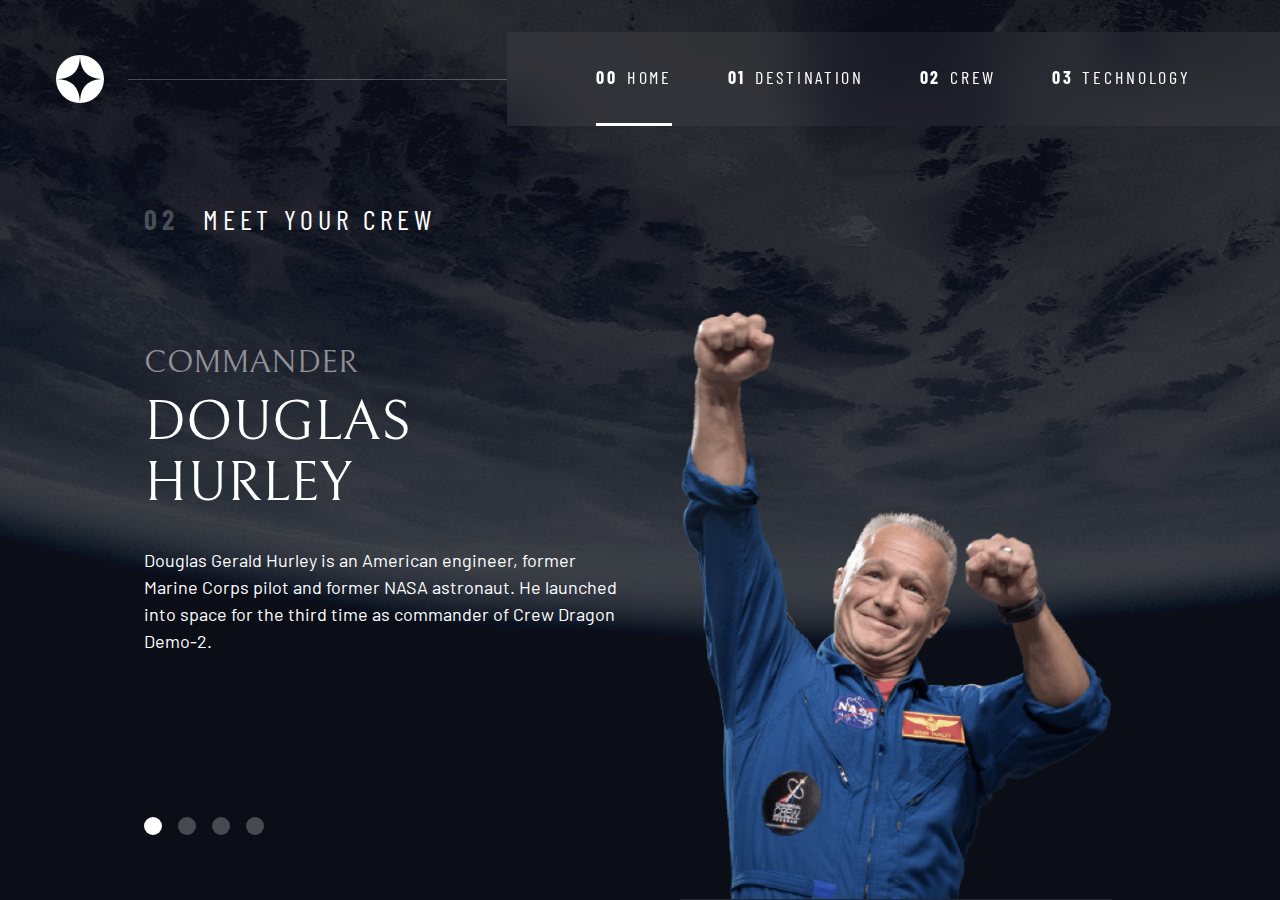
==== crew.html @ 1f32efca "finished styling destinations and crew pages" ====
<!DOCTYPE html>
<html lang="en">

<head>
    <meta charset="UTF-8">
    <meta name="viewport" content="width=device-width, initial-scale=1.0">

    <link rel="icon" type="image/png" sizes="32x32" href="./assets/favicon-32x32.png">
    <!-- Google fonts -->
    <link rel="preconnect" href="https://fonts.googleapis.com">
    <link rel="preconnect" href="https://fonts.gstatic.com" crossorigin>
    <link
        href="https://fonts.googleapis.com/css2?family=Barlow+Condensed:wght@400;700&family=Bellefair&family=Barlow:wght@400;700&display=swap"
        rel="stylesheet">

    <!-- Our custom CSS -->
    <link rel="stylesheet" href="./css/index.css">
    <link rel="stylesheet" href="./css/crew.css">
    <title>Frontend Mentor | Space tourism website</title>
    <script src="index.js" defer></script>
</head>

<body class="crew">
    <a class="skip-to-content" href="#main">Skip to content</a>
    <header class="primary-header flex">
        <div>
            <img src="./assets/shared/logo.svg" alt="space tourism logo" class="logo">
        </div>
        <button class="mobile-nav-toggle" aria-controls="primary-navigation"><span class="sr-only"
                aria-expanded="false">Menu</span></button>
        <nav>
            <ul id="primary-navigation" data-visible="false" class="primary-navigation underline-indicators flex">
                <li class="active"><a class="ff-sans-cond uppercase text-white letter-spacing-2" href="index.html"><span
                            aria-hidden="true">00</span>Home</a>
                <li><a class="ff-sans-cond uppercase text-white letter-spacing-2" href="destination.html"><span
                            aria-hidden="true">01</span>Destination</a>
                <li><a class="ff-sans-cond uppercase text-white letter-spacing-2" href="crew.html"><span
                            aria-hidden="true">02</span>Crew</a>
                <li><a class="ff-sans-cond uppercase text-white letter-spacing-2" href="technology.html"><span
                            aria-hidden="true">03</span>Technology</a>
            </ul>
        </nav>
    </header>

    <main id="main" class="grid-container grid-container--crew flow">
        <h1 class="numbered-title"><span aria-hidden="true">02</span> Meet your crew</h1>

        <div class="dot-indicators flex">
            <button aria-selected="true"><span class="sr-only">The commander</span></button>
            <button aria-selected="false"><span class="sr-only">The mission specialist</span></button>
            <button aria-selected="false"><span class="sr-only">The pilot</span></button>
            <button aria-selected="false"><span class="sr-only">The crew engineer</span></button>
        </div>

        <article class="crew-details flow">
            <header class="flow flow--space-small">
                <h2 class="fs-600 ff-serif uppercase">Commander</h2>
                <p class="fs-700 uppercase ff-serif">Douglas Hurley</p>
            </header>
            <p>Douglas Gerald Hurley is an American engineer, former Marine Corps pilot
                and former NASA astronaut. He launched into space for the third time as
                commander of Crew Dragon Demo-2.</p>
        </article>

        <picture>
            <source srcset="assets/crew/image-douglas-hurley.png" type="image/webp">
            <img src="assets/crew/image-douglas-hurley.png" alt="Douglas Hurley">
        </picture>

    </main>
</body>

</html>
---- css/index.css ----
/* ------------------- */
/* Custom properties   */
/* ------------------- */

:root {
  /* colors */
  --clr-dark: 230 35% 7%;
  --clr-light: 231 77% 90%;
  --clr-white: 0 0% 100%;

  /* font-sizes */
  --fs-900: clamp(5rem, 8vw + 1rem, 9.375rem);
  --fs-800: 3.5rem;
  --fs-700: 1.5rem;
  --fs-600: 1rem;
  --fs-500: 1rem;
  --fs-400: 0.9375rem;
  --fs-300: 1rem;
  --fs-200: 0.875rem;

  /* font-families */
  --ff-serif: "Bellefair", serif;
  --ff-sans-cond: "Barlow Condensed", sans-serif;
  --ff-sans-normal: "Barlow", sans-serif;
}

@media (min-width: 35em) {
  :root {
    --fs-800: 5rem;
    --fs-700: 2.5rem;
    --fs-600: 1.5rem;
    --fs-500: 1.25rem;
    --fs-400: 1rem;
  }
}

@media (min-width: 45em) {
  :root {
    /* font-sizes */
    --fs-800: 6.25rem;
    --fs-700: 3.5rem;
    --fs-600: 2rem;
    --fs-500: 1.75rem;
    --fs-400: 1.125rem;
  }
}
/* ------------------- */
/* Reset               */
/* ------------------- */

/* https://piccalil.li/blog/a-modern-css-reset/ */

/* Box sizing */
*,
*::before,
*::after {
  box-sizing: border-box;
}

/* Reset margins */
body,
h1,
h2,
h3,
h4,
h5,
p,
figure,
picture {
  margin: 0;
}

h1,
h2,
h3,
h4,
h5,
h6,
p {
  font-weight: 400;
}

/* set up the body */
body {
  font-family: var(--ff-sans-normal);
  font-size: var(--fs-400);
  color: hsl(var(--clr-white));
  background-color: hsl(var(--clr-dark));
  line-height: 1.5;
  min-height: 100vh;
  display: grid;
  grid-template-rows: min-content 1fr;
  overflow-x: hidden;
}

/* make images easier to work with */
img,
picture {
  max-width: 100%;
  display: block;
}

/* make form elements easier to work with */
input,
button,
textarea,
select {
  font: inherit;
}

/* remove animations for people who've turned them off */
@media (prefers-reduced-motion: reduce) {
  *,
  *::before,
  *::after {
    animation-duration: 0.01ms !important;
    animation-iteration-count: 1 !important;
    transition-duration: 0.01ms !important;
    scroll-behavior: auto !important;
  }
}

/* ------------------- */
/* Utility classes     */
/* ------------------- */

/* general */

.flex {
  display: flex;
  gap: var(--gap, 1rem);
}

.grid {
  display: grid;
  gap: var(--gap, 1rem);
}

.d-block {
  display: block;
}

.flow > *:where(:not(:first-child)) {
  margin-top: var(--flow-space, 1rem);
}

.flow--space-small {
  --flow-space: 0.75rem;
}

.container {
  padding-inline: 2em;
  margin-inline: auto;
  max-width: 80rem;
}

.sr-only {
  position: absolute;
  width: 1px;
  height: 1px;
  padding: 0;
  margin: -1px;
  overflow: hidden;
  clip: rect(0, 0, 0, 0);
  white-space: nowrap; /* added line */
  border: 0;
}

.skip-to-content {
  position: absolute;
  z-index: 9999;
  background: hsl(var(--clr-white));
  color: hsl(var(--clr-dark));
  padding: 0.5em 1em;
  margin-inline: auto;
  transform: translateY(-100%);
  transition: transform 250ms ease-in;
}

.skip-to-content:focus {
  transform: translateY(0);
}

/* colors */

.bg-dark {
  background-color: hsl(var(--clr-dark));
}
.bg-accent {
  background-color: hsl(var(--clr-light));
}
.bg-white {
  background-color: hsl(var(--clr-white));
}

.text-dark {
  color: hsl(var(--clr-dark));
}
.text-accent {
  color: hsl(var(--clr-light));
}
.text-white {
  color: hsl(var(--clr-white));
}

/* typography */

.ff-serif {
  font-family: var(--ff-serif);
}
.ff-sans-cond {
  font-family: var(--ff-sans-cond);
}
.ff-sans-normal {
  font-family: var(--ff-sans-normal);
}

.letter-spacing-1 {
  letter-spacing: 4.75px;
}
.letter-spacing-2 {
  letter-spacing: 2.7px;
}
.letter-spacing-3 {
  letter-spacing: 2.35px;
}

.uppercase {
  text-transform: uppercase;
}

.fs-900 {
  font-size: var(--fs-900);
}
.fs-800 {
  font-size: var(--fs-800);
}
.fs-700 {
  font-size: var(--fs-700);
}
.fs-600 {
  font-size: var(--fs-600);
}
.fs-500 {
  font-size: var(--fs-500);
}
.fs-400 {
  font-size: var(--fs-400);
}
.fs-300 {
  font-size: var(--fs-300);
}
.fs-200 {
  font-size: var(--fs-200);
}

.fs-900,
.fs-800,
.fs-700,
.fs-600 {
  line-height: 1.1;
}

.numbered-title {
  font-family: var(--ff-sans-cond);
  font-size: var(--fs-500);
  text-transform: uppercase;
  letter-spacing: 4.72px;
}

.numbered-title span {
  margin-right: 0.5em;
  font-weight: 700;
  color: hsl(var(--clr-white) / 0.25);
}

/* ------------------- */
/* Compontents         */
/* ------------------- */

.large-button {
  font-size: 2rem;
  position: relative;
  z-index: 1;
  display: inline-grid;
  place-items: center;
  padding: 0 2em;
  border-radius: 50%;
  aspect-ratio: 1;
  text-decoration: none;
}

.large-button::after {
  content: "";
  position: absolute;
  z-index: -1;
  width: 100%;
  height: 100%;
  background: hsl(var(--clr-white) / 0.1);
  border-radius: 50%;
  opacity: 0;
  transition: opacity 500ms linear, transform 750ms ease-in-out;
}

.large-button:hover::after,
.large-button:focus::after {
  opacity: 1;
  transform: scale(1.5);
}

/* primary-header */

.logo {
  margin: 1.5rem clamp(1.5rem, 5vw, 3.5rem);
}

.primary-header {
  justify-content: space-between;
  align-items: center;
}

.primary-navigation {
  --gap: clamp(1.5rem, 5vw, 3.5rem);
  --underline-gap: 2rem;
  list-style: none;
  padding: 0;
  margin: 0;
  background: hsl(var(--clr-white) / 0.95);
}

.primary-navigation a {
  text-decoration: none;
}

.primary-navigation a > span {
  font-weight: 700;
  margin-right: 0.5em;
}

.mobile-nav-toggle {
  display: none;
}

@supports (backdrop-filter: blur(1rem)) {
  .primary-navigation {
    background: hsl(var(--clr-white) / 0.05);
    backdrop-filter: blur(1.5rem);
  }
}

@media (max-width: 35rem) {
  .primary-navigation {
    --underline-gap: 0.5rem;
    position: fixed;
    z-index: 1000;
    inset: 0 0 0 30%;
    list-style: none;
    padding: min(20rem, 15vh) 2rem;
    margin: 0;
    flex-direction: column;
    transform: translateX(100%);
    transition: transform 500ms ease-in-out;
  }

  .primary-navigation > .active {
    border: none;
  }

  .primary-navigation[data-visible="true"] {
    transform: translateX(0);
  }

  .mobile-nav-toggle {
    display: block;
    position: absolute;
    z-index: 2000;
    right: 1rem;
    top: 2rem;
    background: transparent;
    background-image: url("../assets/shared/icon-hamburger.svg");
    background-repeat: no-repeat;
    background-position: center;
    width: 1.5rem;
    aspect-ratio: 1;
    border: 0;
  }

  .mobile-nav-toggle[aria-expanded="true"] {
    background-image: url("../assets/shared/icon-close.svg");
  }
}

@media (min-width: 35em) {
  .primary-navigation {
    padding-inline: clamp(3rem, 7vw, 7rem);
  }
}

@media (min-width: 35em) and (max-width: 44.999em) {
  .primary-navigation a > span {
    display: none;
  }
}

@media (min-width: 45em) {
  .primary-header::after {
    content: "";
    display: block;
    position: relative;
    height: 1px;
    width: 100%;
    margin-right: -2.5rem;
    background: hsl(var(--clr-white) / 0.25);
    order: 1;
  }

  nav {
    order: 2;
  }

  .primary-navigation {
    margin-block: 2rem;
  }
}

.underline-indicators > * {
  cursor: pointer;
  padding: var(--underline-gap, 0.75rem) 0;
  border: 0;
  border-bottom: 0.2rem solid hsl(var(--clr-white) / 0);
  background-color: transparent;
}

.underline-indicators > *:hover,
.underline-indicators > *:focus {
  border-color: hsl(var(--clr-white) / 0.5);
}

.underline-indicators > .active,
.underline-indicators > [aria-selected="true"] {
  color: hsl(var(--clr-white) / 1);
  border-color: hsl(var(--clr-white) / 1);
}

.tab-list {
  --gap: 2rem;
}

.dot-indicators > * {
  cursor: pointer;
  border: 0;
  border-radius: 50%;
  padding: 0.5em;
  background-color: hsl(var(--clr-white) / 0.25);
}

.dot-indicators > *:hover,
.dot-indicators > *:focus {
  background-color: hsl(var(--clr-white) / 0.5);
}

.dot-indicators > [aria-selected="true"] {
  background-color: hsl(var(--clr-white) / 1);
}
---- css/crew.css ----
.crew {
  background-image: url("../assets/crew/background-crew-mobile.jpg");
}

@media (min-width: 35rem) {
  .crew {
    background-position: center center;
    background-image: url("../assets/crew/background-crew-tablet.jpg");
  }
}

@media (min-width: 45rem) {
  .crew {
    background-image: url("../assets/crew/background-crew-desktop.jpg");
  }
}

.grid-container {
  display: grid;
  text-align: center;
  place-items: center;
  padding-inline: 1rem;
  padding-bottom: 4rem;
}

.numbered-title {
  grid-area: title;
}

.grid-container--crew {
  --flow-space: 2rem;
  grid-template-areas:
    "title"
    "image"
    "tabs"
    "content";
}

.grid-container--crew > picture {
  grid-area: image;
  max-width: 60%;
  border-bottom: 1px solid hsl(var(--clr-white) / 0.1);
}

.grid-container--crew > .dot-indicators {
  grid-area: tabs;
}

.grid-container--crew > .crew-details {
  grid-area: content;
}

.crew-details h2 {
  color: hsl(var(--clr-white) / 0.5);
}

@media (min-width: 35em) {
  .numbered-title {
    justify-self: start;
    margin-top: 2rem;
  }

  .grid-container--crew {
    padding-bottom: 0;
    grid-template-areas:
      "title"
      "content"
      "tabs"
      "image";
  }
}

@media (min-width: 45em) {
  .grid-container {
    text-align: left;
    column-gap: var(--container-gap, 2rem);
    grid-template-columns: minmax(1rem, 1fr) repeat(2, minmax(0, 30rem)) minmax(
        1rem,
        1fr
      );
  }

  .grid-container--crew > picture {
    max-width: 90%;
  }

  .grid-container--crew {
    grid-template-areas:
      ". title title ."
      ". content image ."
      ". tabs image .";
  }

  .grid-container--crew > .dot-indicators {
    justify-self: start;
  }

  .grid-container--crew > picture {
    align-self: end;
  }
}
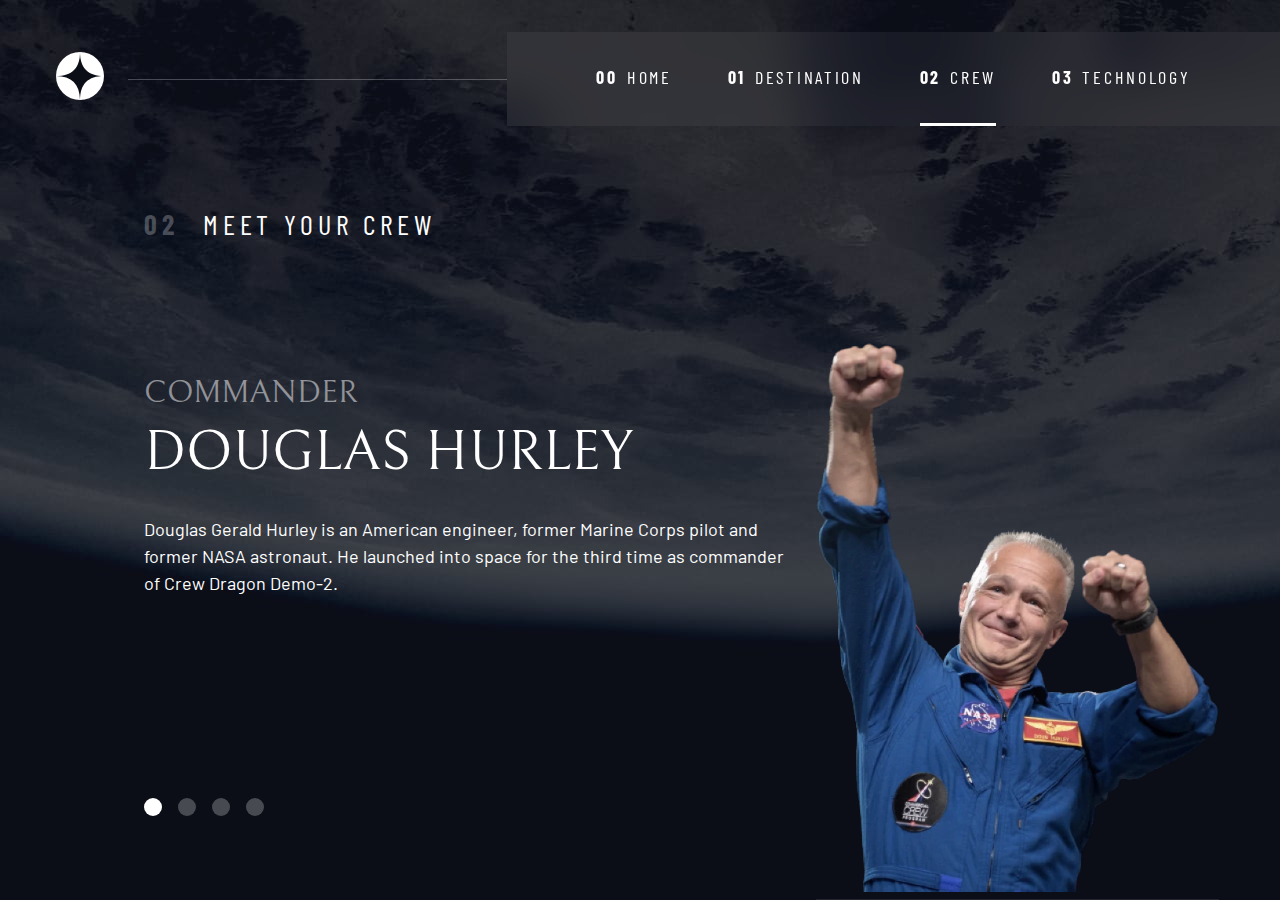
==== commit 9eb70fa8: "finished technology page and added javascript" ====
--- a/crew.html
+++ b/crew.html
@@ -18,6 +18,7 @@
     <link rel="stylesheet" href="./css/crew.css">
     <title>Frontend Mentor | Space tourism website</title>
     <script src="index.js" defer></script>
+    <script src="tabs.js" defer></script>
 </head>
 
 <body class="crew">
@@ -30,11 +31,11 @@
                 aria-expanded="false">Menu</span></button>
         <nav>
             <ul id="primary-navigation" data-visible="false" class="primary-navigation underline-indicators flex">
-                <li class="active"><a class="ff-sans-cond uppercase text-white letter-spacing-2" href="index.html"><span
+                <li><a class="ff-sans-cond uppercase text-white letter-spacing-2" href="home.html"><span
                             aria-hidden="true">00</span>Home</a>
                 <li><a class="ff-sans-cond uppercase text-white letter-spacing-2" href="destination.html"><span
                             aria-hidden="true">01</span>Destination</a>
-                <li><a class="ff-sans-cond uppercase text-white letter-spacing-2" href="crew.html"><span
+                <li class="active"><a class="ff-sans-cond uppercase text-white letter-spacing-2" href="crew.html"><span
                             aria-hidden="true">02</span>Crew</a>
                 <li><a class="ff-sans-cond uppercase text-white letter-spacing-2" href="technology.html"><span
                             aria-hidden="true">03</span>Technology</a>
@@ -45,14 +46,19 @@
     <main id="main" class="grid-container grid-container--crew flow">
         <h1 class="numbered-title"><span aria-hidden="true">02</span> Meet your crew</h1>
 
-        <div class="dot-indicators flex">
-            <button aria-selected="true"><span class="sr-only">The commander</span></button>
-            <button aria-selected="false"><span class="sr-only">The mission specialist</span></button>
-            <button aria-selected="false"><span class="sr-only">The pilot</span></button>
-            <button aria-selected="false"><span class="sr-only">The crew engineer</span></button>
+        <div class="dot-indicators flex" role="tablist" aria-label="crew member list">
+            <button aria-selected="true" aria-controls="commander-tab" role="tab" data-image="commander-image"
+                tabindex="0"><span class="sr-only">The commander</span></button>
+            <button aria-selected="false" aria-controls="mission-tab" role="tab" data-image="mission-image"
+                tabindex="-1"><span class="sr-only">The mission specialist</span></button>
+            <button aria-selected="false" aria-controls="pilot-tab" role="tab" data-image="pilot-image"
+                tabindex="-1"><span class="sr-only">The pilot</span></button>
+            <button aria-selected="false" aria-controls="crew-tab" role="tab" data-image="crew-image"
+                tabindex="-1"><span class="sr-only">The crew engineer</span></button>
         </div>
 
-        <article class="crew-details flow">
+        <!-- commander -->
+        <article class="crew-details flow" id="commander-tab" role="tabpanel" tabindex="0">
             <header class="flow flow--space-small">
                 <h2 class="fs-600 ff-serif uppercase">Commander</h2>
                 <p class="fs-700 uppercase ff-serif">Douglas Hurley</p>
@@ -62,11 +68,57 @@
                 commander of Crew Dragon Demo-2.</p>
         </article>
 
-        <picture>
-            <source srcset="assets/crew/image-douglas-hurley.png" type="image/webp">
+        <!-- mission specialist -->
+        <article hidden class="crew-details flow" id="mission-tab" role="tabpanel" tabindex="0">
+            <header class="flow flow--space-small">
+                <h2 class="fs-600 ff-serif uppercase">Mission Specialist</h2>
+                <p class="fs-700 uppercase ff-serif">Mark SHuttleworth</p>
+            </header>
+            <p>Mark Richard Shuttleworth is the founder and CEO of Canonical, the company behind
+                the Linux-based Ubuntu operating system. Shuttleworth became the first South
+                African to travel to space as a space tourist.</p>
+        </article>
+
+        <!-- pilot -->
+        <article hidden class="crew-details flow" id="pilot-tab" role="tabpanel" tabindex="0">
+            <header class="flow flow--space-small">
+                <h2 class="fs-600 ff-serif uppercase">Pilot</h2>
+                <p class="fs-700 uppercase ff-serif">Victor Glover</p>
+            </header>
+            <p>Pilot on the first operational flight of the SpaceX Crew Dragon to the
+                International Space Station. Glover is a commander in the U.S. Navy where
+                he pilots an F/A-18.He was a crew member of Expedition 64, and served as a
+                station systems flight engineer.</p>
+        </article>
+
+        <!-- engineer -->
+        <article hidden class="crew-details flow" id="crew-tab" role="tabpanel" tabindex="0">
+            <header class="flow flow--space-small">
+                <h2 class="fs-600 ff-serif uppercase">Flight Engineer</h2>
+                <p class="fs-700 uppercase ff-serif">Anousheh Ansari</p>
+            </header>
+            <p>Anousheh Ansari is an Iranian American engineer and co-founder of Prodea Systems.
+                Ansari was the fourth self-funded space tourist, the first self-funded woman to
+                fly to the ISS, and the first Iranian in space.</p>
+        </article>
+
+
+        <picture id="commander-image">
+            <source srcset="assets/crew/image-douglas-hurley.webp" type="image/webp">
             <img src="assets/crew/image-douglas-hurley.png" alt="Douglas Hurley">
         </picture>
-
+        <picture hidden id="mission-image">
+            <source srcset="assets/crew/image-mark-shuttleworth.webp" type="image/webp">
+            <img src="assets/crew/image-mark-shuttleworth.png" alt="Douglas Hurley">
+        </picture>
+        <picture hidden id="pilot-image">
+            <source srcset="assets/crew/image-victor-glover.webp" type="image/webp">
+            <img src="assets/crew/image-victor-glover.png" alt="Douglas Hurley">
+        </picture>
+        <picture hidden id="crew-image">
+            <source srcset="assets/crew/image-anousheh-ansari.webp" type="image/webp">
+            <img src="assets/crew/image-anousheh-ansari.png" alt="Douglas Hurley">
+        </picture>
     </main>
 </body>
 
--- a/css/index.css
+++ b/css/index.css
@@ -97,7 +97,6 @@
 img,
 picture {
   max-width: 100%;
-  display: block;
 }
 
 /* make form elements easier to work with */
@@ -306,6 +305,32 @@
 .large-button:focus::after {
   opacity: 1;
   transform: scale(1.5);
+}
+
+.technology-tabs {
+  grid-area: tabs;
+  display: flex;
+  gap: 2rem;
+}
+
+.technology-tabs > button {
+  aspect-ratio: 1;
+  background-color: transparent;
+  font-size: 1.5rem;
+  width: 3rem;
+  border: 1.5px solid white;
+  border-radius: 50%;
+  color: white;
+  text-align: center;
+}
+
+.technology-tabs > button:hover {
+  cursor: pointer;
+}
+
+.technology-tabs button[aria-selected="true"] {
+  background-color: white;
+  color: hsl(230 35% 7%);
 }
 
 /* primary-header */
@@ -394,6 +419,17 @@
   .primary-navigation {
     padding-inline: clamp(3rem, 7vw, 7rem);
   }
+
+  .technology-tabs > button {
+    display: grid;
+    align-items: center;
+    aspect-ratio: 1;
+    background-color: transparent;
+    font-size: 1.8rem;
+    width: 4rem;
+    border: 1.5px solid white;
+    border-radius: 50%;
+  }
 }
 
 @media (min-width: 35em) and (max-width: 44.999em) {
@@ -421,6 +457,15 @@
   .primary-navigation {
     margin-block: 2rem;
   }
+
+  .technology-tabs {
+    flex-direction: column;
+  }
+
+  .technology-tabs > button {
+    font-size: 2rem;
+    width: 4.5rem;
+  }
 }
 
 .underline-indicators > * {
--- a/css/crew.css
+++ b/css/crew.css
@@ -1,4 +1,6 @@
 .crew {
+  background-repeat: no-repeat;
+  background-size: cover;
   background-image: url("../assets/crew/background-crew-mobile.jpg");
 }
 
@@ -80,22 +82,21 @@
       );
   }
 
-  .grid-container--crew > picture {
-    max-width: 90%;
-  }
-
   .grid-container--crew {
+    grid-template-columns: minmax(1rem, 1fr) minmax(0, 40rem) minmax(0, 20rem) minmax(
+        1rem,
+        1fr
+      );
+    justify-items: start;
     grid-template-areas:
       ". title title ."
       ". content image ."
       ". tabs image .";
   }
 
-  .grid-container--crew > .dot-indicators {
-    justify-self: start;
-  }
-
   .grid-container--crew > picture {
+    grid-column: span 2;
     align-self: end;
+    max-width: 90%;
   }
 }
